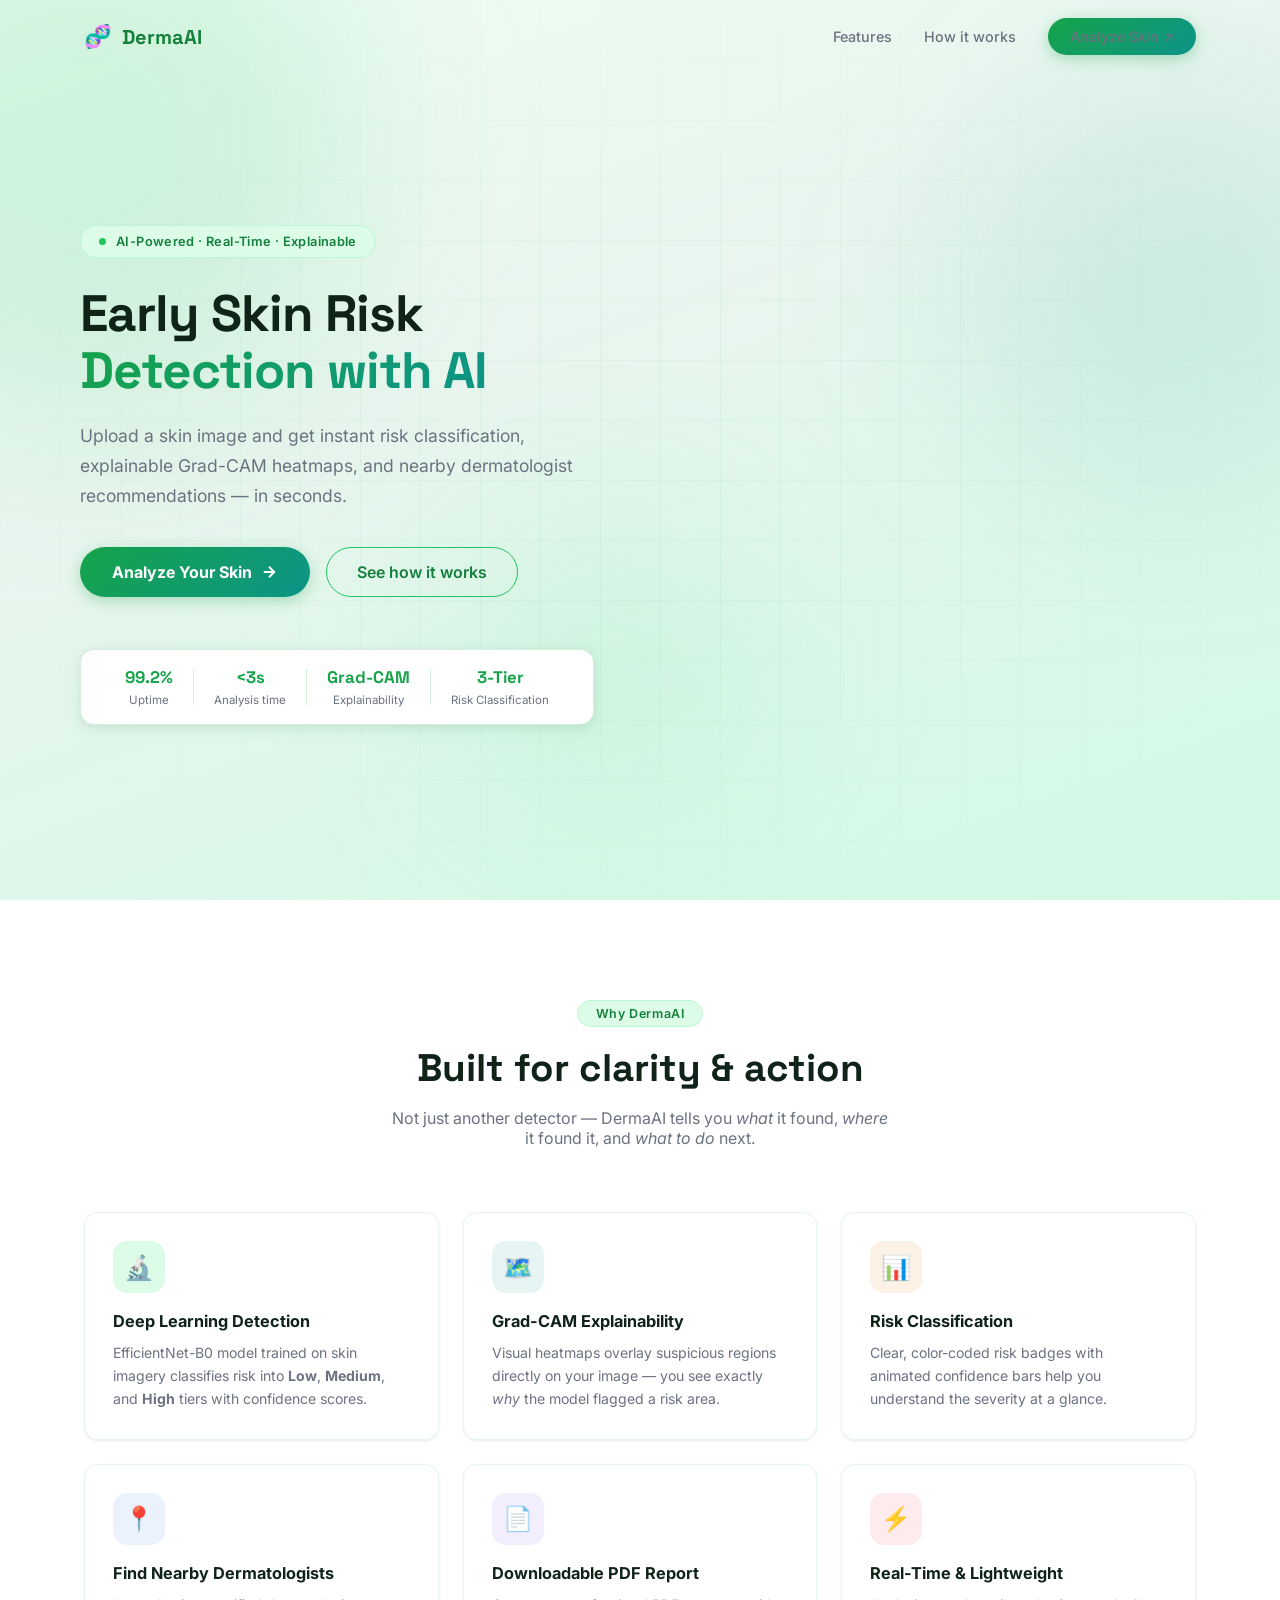
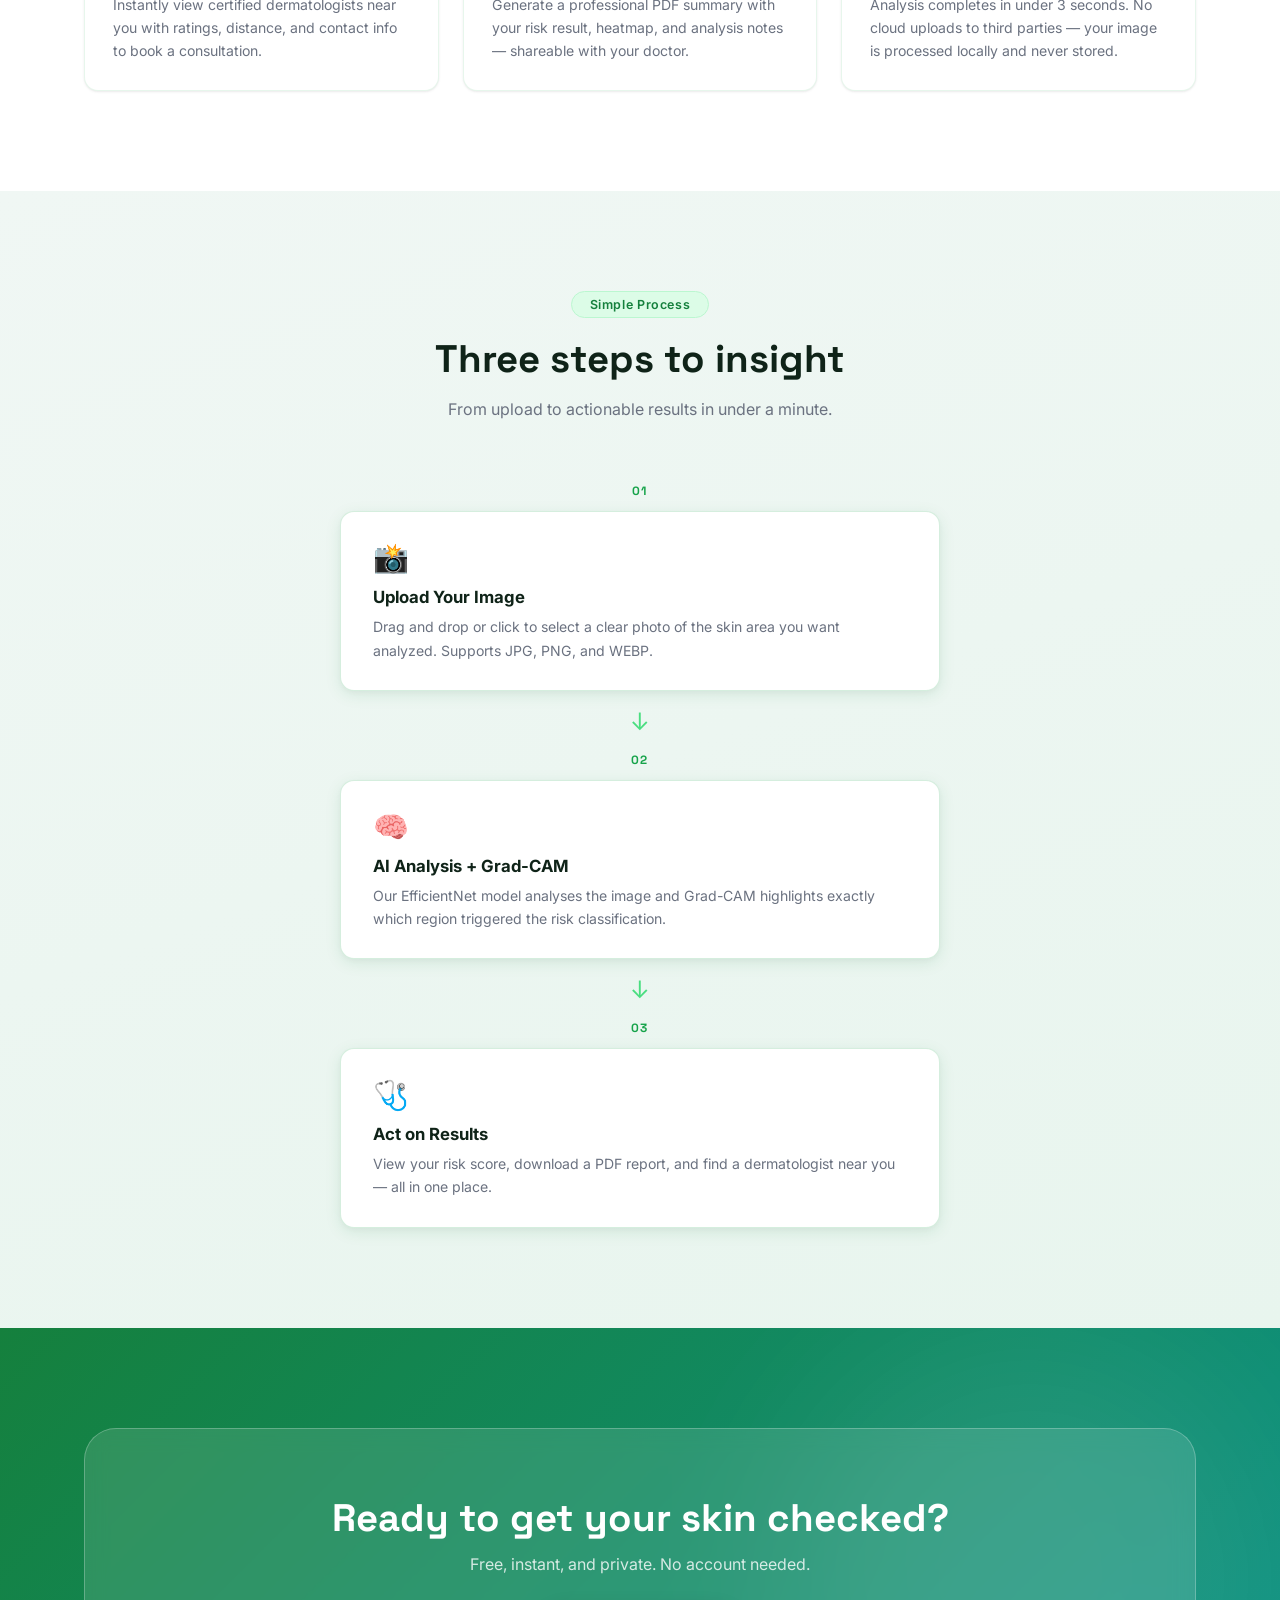
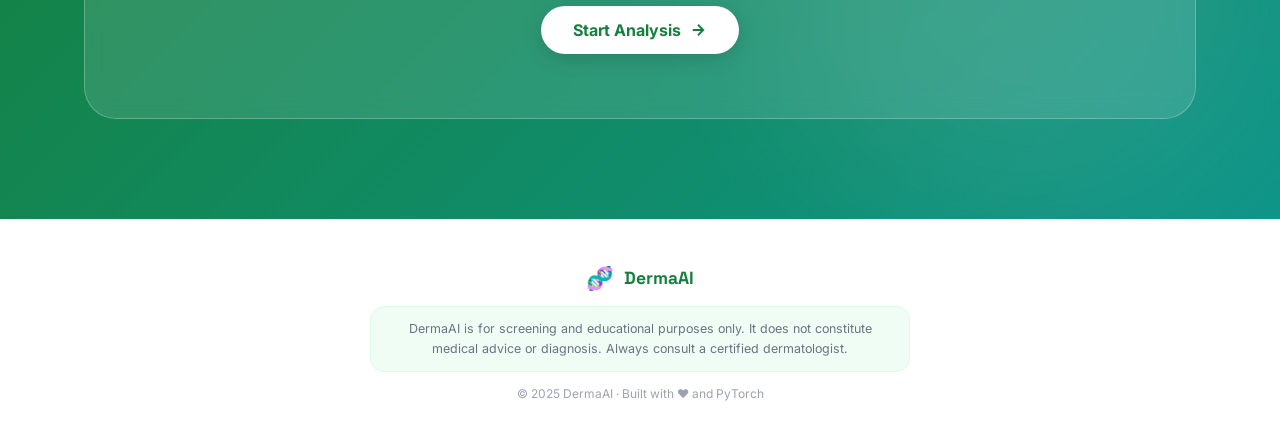
==== frontend/index.html @ f3e20fd5 "chore: Apply Spline performance and anti-hijacking skills" ====
<!DOCTYPE html>
<html lang="en">

<head>
  <meta charset="UTF-8" />
  <meta name="viewport" content="width=device-width, initial-scale=1.0" />
  <meta name="description"
    content="DermaAI — AI-powered skin risk detection with explainable Grad-CAM heatmaps. Upload a skin image and get instant risk assessment." />
  <title>DermaAI — AI Skin Risk Detection</title>
  <link rel="preconnect" href="https://fonts.googleapis.com" />
  <link
    href="https://fonts.googleapis.com/css2?family=Inter:wght@300;400;500;600;700;800;900&family=Space+Grotesk:wght@400;500;600;700&display=swap"
    rel="stylesheet" />
  <link rel="stylesheet" href="css/index.css" />
</head>

<body>

  <!-- ── NAV ─────────────────────────────────────────────────── -->
  <nav class="nav" id="nav">
    <div class="nav-inner">
      <a class="nav-logo" href="/">
        <span class="logo-icon">🧬</span>
        <span>DermaAI</span>
      </a>
      <div class="nav-links">
        <a href="#features">Features</a>
        <a href="#how-it-works">How it works</a>
        <a href="analyze.html" class="btn-primary nav-cta">Analyze Skin ↗</a>
      </div>
    </div>
  </nav>

  <!-- ── HERO ─────────────────────────────────────────────────── -->
  <section class="hero">
    <div class="hero-bg-grid"></div>
    <div class="orb orb-1"></div>
    <div class="orb orb-2"></div>
    <div class="orb orb-3"></div>

    <div class="hero-content">
      <div class="hero-badge">
        <span class="badge-dot"></span>
        AI-Powered · Real-Time · Explainable
      </div>

      <h1 class="hero-title">
        Early Skin Risk<br />
        <span class="gradient-text">Detection with AI</span>
      </h1>

      <p class="hero-sub">
        Upload a skin image and get instant risk classification,
        explainable Grad-CAM heatmaps, and nearby dermatologist
        recommendations — in seconds.
      </p>

      <div class="hero-actions">
        <a href="analyze.html" class="btn-primary btn-lg" id="hero-cta">
          <span>Analyze Your Skin</span>
          <svg width="18" height="18" viewBox="0 0 24 24" fill="none" stroke="currentColor" stroke-width="2.5">
            <path d="M5 12h14M12 5l7 7-7 7" />
          </svg>
        </a>
        <a href="#how-it-works" class="btn-ghost btn-lg">See how it works</a>
      </div>

      <div class="hero-stats">
        <div class="stat">
          <span class="stat-num">99.2%</span>
          <span class="stat-label">Uptime</span>
        </div>
        <div class="stat-divider"></div>
        <div class="stat">
          <span class="stat-num">&lt;3s</span>
          <span class="stat-label">Analysis time</span>
        </div>
        <div class="stat-divider"></div>
        <div class="stat">
          <span class="stat-num">Grad-CAM</span>
          <span class="stat-label">Explainability</span>
        </div>
        <div class="stat-divider"></div>
        <div class="stat">
          <span class="stat-num">3-Tier</span>
          <span class="stat-label">Risk Classification</span>
        </div>
      </div>
    </div>

    <!-- 3D Spline Scene -->
    <div class="hero-spline">
      <spline-viewer url="https://prod.spline.design/Fvy9rAFZJ0ObmGuN/scene.splinecode" background="transparent"
        logo="none" events-target="global">
      </spline-viewer>
    </div>
  </section>

  <!-- ── FEATURES ──────────────────────────────────────────────── -->
  <section class="features" id="features">
    <div class="container">
      <div class="section-header">
        <span class="section-tag">Why DermaAI</span>
        <h2>Built for clarity & action</h2>
        <p>Not just another detector — DermaAI tells you <em>what</em> it found, <em>where</em> it found it, and
          <em>what to do</em> next.
        </p>
      </div>

      <div class="features-grid">

        <div class="feature-card glass" data-delay="0">
          <div class="feature-icon-wrap green">
            <span>🔬</span>
          </div>
          <h3>Deep Learning Detection</h3>
          <p>EfficientNet-B0 model trained on skin imagery classifies risk into <strong>Low</strong>,
            <strong>Medium</strong>, and <strong>High</strong> tiers with confidence scores.
          </p>
        </div>

        <div class="feature-card glass" data-delay="100">
          <div class="feature-icon-wrap cyan">
            <span>🗺️</span>
          </div>
          <h3>Grad-CAM Explainability</h3>
          <p>Visual heatmaps overlay suspicious regions directly on your image — you see exactly <em>why</em> the model
            flagged a risk area.</p>
        </div>

        <div class="feature-card glass" data-delay="200">
          <div class="feature-icon-wrap amber">
            <span>📊</span>
          </div>
          <h3>Risk Classification</h3>
          <p>Clear, color-coded risk badges with animated confidence bars help you understand the severity at a glance.
          </p>
        </div>

        <div class="feature-card glass" data-delay="300">
          <div class="feature-icon-wrap blue">
            <span>📍</span>
          </div>
          <h3>Find Nearby Dermatologists</h3>
          <p>Instantly view certified dermatologists near you with ratings, distance, and contact info to book a
            consultation.</p>
        </div>

        <div class="feature-card glass" data-delay="400">
          <div class="feature-icon-wrap purple">
            <span>📄</span>
          </div>
          <h3>Downloadable PDF Report</h3>
          <p>Generate a professional PDF summary with your risk result, heatmap, and analysis notes — shareable with
            your doctor.</p>
        </div>

        <div class="feature-card glass" data-delay="500">
          <div class="feature-icon-wrap rose">
            <span>⚡</span>
          </div>
          <h3>Real-Time & Lightweight</h3>
          <p>Analysis completes in under 3 seconds. No cloud uploads to third parties — your image is processed locally
            and never stored.</p>
        </div>

      </div>
    </div>
  </section>

  <!-- ── HOW IT WORKS ──────────────────────────────────────────── -->
  <section class="how-it-works" id="how-it-works">
    <div class="container">
      <div class="section-header">
        <span class="section-tag">Simple Process</span>
        <h2>Three steps to insight</h2>
        <p>From upload to actionable results in under a minute.</p>
      </div>

      <div class="steps">

        <div class="step">
          <div class="step-num">01</div>
          <div class="step-content glass">
            <div class="step-icon">📸</div>
            <h3>Upload Your Image</h3>
            <p>Drag and drop or click to select a clear photo of the skin area you want analyzed. Supports JPG, PNG, and
              WEBP.</p>
          </div>
          <div class="step-arrow">↓</div>
        </div>

        <div class="step">
          <div class="step-num">02</div>
          <div class="step-content glass">
            <div class="step-icon">🧠</div>
            <h3>AI Analysis + Grad-CAM</h3>
            <p>Our EfficientNet model analyses the image and Grad-CAM highlights exactly which region triggered the risk
              classification.</p>
          </div>
          <div class="step-arrow">↓</div>
        </div>

        <div class="step">
          <div class="step-num">03</div>
          <div class="step-content glass">
            <div class="step-icon">🩺</div>
            <h3>Act on Results</h3>
            <p>View your risk score, download a PDF report, and find a dermatologist near you — all in one place.</p>
          </div>
        </div>

      </div>
    </div>
  </section>

  <!-- ── CTA BANNER ────────────────────────────────────────────── -->
  <section class="cta-banner">
    <div class="orb orb-4"></div>
    <div class="container">
      <div class="cta-glass glass">
        <h2>Ready to get your skin checked?</h2>
        <p>Free, instant, and private. No account needed.</p>
        <a href="analyze.html" class="btn-primary btn-lg">
          Start Analysis
          <svg width="18" height="18" viewBox="0 0 24 24" fill="none" stroke="currentColor" stroke-width="2.5">
            <path d="M5 12h14M12 5l7 7-7 7" />
          </svg>
        </a>
      </div>
    </div>
  </section>

  <!-- ── FOOTER ────────────────────────────────────────────────── -->
  <footer class="footer">
    <div class="container footer-inner">
      <div class="footer-brand">
        <span class="logo-icon">🧬</span>
        <span class="footer-name">DermaAI</span>
      </div>
      <p class="footer-disclaimer">
        DermaAI is for screening and educational purposes only.
        It does not constitute medical advice or diagnosis.
        Always consult a certified dermatologist.
      </p>
      <p class="footer-copy">© 2025 DermaAI · Built with ❤️ and PyTorch</p>
    </div>
  </footer>

  <script>
    // Navbar scroll effect
    const nav = document.getElementById('nav');
    window.addEventListener('scroll', () => {
      nav.classList.toggle('scrolled', window.scrollY > 40);
    });

    // Feature card entrance animation
    const cards = document.querySelectorAll('.feature-card, .step-content');
    const obs = new IntersectionObserver((entries) => {
      entries.forEach(e => {
        if (e.isIntersecting) {
          const delay = e.target.dataset.delay || 0;
          setTimeout(() => e.target.classList.add('visible'), Number(delay));
        }
      });
    }, { threshold: 0.15 });
    cards.forEach(c => obs.observe(c));

    // Spline Skill Integration - Performance & Dynamic Loading
    function shouldLoadSpline() {
      const isMobile = window.innerWidth < 768;
      const isLowEnd = navigator.hardwareConcurrency <= 2;

      const canvas = document.createElement('canvas');
      const gl = canvas.getContext('webgl2') || canvas.getContext('webgl');

      return !isMobile && !isLowEnd && !!gl;
    }

    if (shouldLoadSpline()) {
      // 1. Load the script dynamically to avoid blocking rendering
      const script = document.createElement('script');
      script.type = 'module';
      script.src = 'https://unpkg.com/@splinetool/viewer/build/spline-viewer.js';
      document.head.appendChild(script);

      // 2. Timeout Fallback (Hide if 8 seconds pass without shadowRoot mounting)
      setTimeout(() => {
        const viewer = document.querySelector('spline-viewer');
        if (!viewer || !viewer.shadowRoot) {
          document.querySelector('.hero-spline').style.display = 'none';
          console.warn('Spline failed to load in time, showing fallback.');
        }
      }, 8000);
    } else {
      // Hide completely on low end / mobile to save battery & stop lag
      document.querySelector('.hero-spline').style.display = 'none';
      console.log('Skipped loading Spline for performance optimization (Mobile/Low-End).');
    }
  </script>
</body>

</html>
---- frontend/css/index.css ----
/* ═══════════════════════════════════════════════════════════
   DermaAI — Landing Page CSS
   Healthcare · Green & White · Premium Medical Feel
═══════════════════════════════════════════════════════════ */

*,
*::before,
*::after {
  box-sizing: border-box;
  margin: 0;
  padding: 0;
}

:root {
  /* Core Healthcare Palette */
  --bg: #f0f7f4;
  --bg2: #e8f5ee;
  --white: #ffffff;
  --surface: rgba(255, 255, 255, 0.85);
  --surface-solid: #ffffff;

  /* Greens */
  --green-900: #14532d;
  --green-700: #15803d;
  --green-600: #16a34a;
  --green-500: #22c55e;
  --green-400: #4ade80;
  --green-200: #bbf7d0;
  --green-100: #dcfce7;
  --green-50: #f0fdf4;
  --teal: #0d9488;
  --teal-light: #99f6e4;

  /* Accents */
  --amber: #d97706;
  --red: #dc2626;
  --red-light: #fee2e2;

  /* Text */
  --text: #0f2318;
  --text-mid: #2d6a4f;
  --text-dim: #6b7280;
  --text-muted: #9ca3af;

  /* Borders */
  --border: rgba(22, 163, 74, 0.18);
  --border-soft: rgba(22, 163, 74, 0.10);

  /* Shadows */
  --shadow-sm: 0 1px 3px rgba(0, 0, 0, 0.06), 0 1px 2px rgba(0, 0, 0, 0.04);
  --shadow-md: 0 4px 16px rgba(21, 128, 61, 0.10), 0 2px 6px rgba(0, 0, 0, 0.04);
  --shadow-lg: 0 10px 40px rgba(21, 128, 61, 0.14), 0 4px 12px rgba(0, 0, 0, 0.06);
  --shadow-glow: 0 0 40px rgba(34, 197, 94, 0.18);

  --radius: 14px;
  --radius-lg: 22px;
  --radius-xl: 32px;
}

html {
  scroll-behavior: smooth;
}

body {
  font-family: 'Inter', sans-serif;
  background: var(--bg);
  color: var(--text);
  min-height: 100vh;
  overflow-x: hidden !important;
  overflow-y: auto !important;
  /* Prevents Spline scroll hijacking */
}

/* ── Utilities ─────────────────────────────────────────── */
.glass {
  background: var(--surface);
  border: 1px solid var(--border);
  backdrop-filter: blur(16px);
  -webkit-backdrop-filter: blur(16px);
}

.container {
  max-width: 1160px;
  margin: 0 auto;
  padding: 0 24px;
}

.gradient-text {
  background: linear-gradient(135deg, var(--green-600) 0%, var(--teal) 100%);
  -webkit-background-clip: text;
  -webkit-text-fill-color: transparent;
  background-clip: text;
}

/* ── Background Orbs ────────────────────────────────────── */
.orb {
  position: absolute;
  border-radius: 50%;
  filter: blur(90px);
  pointer-events: none;
  z-index: 0;
}

.orb-1 {
  width: 560px;
  height: 560px;
  background: rgba(34, 197, 94, 0.14);
  top: -140px;
  left: -200px;
}

.orb-2 {
  width: 420px;
  height: 420px;
  background: rgba(13, 148, 136, 0.10);
  top: 80px;
  right: -100px;
}

.orb-3 {
  width: 320px;
  height: 320px;
  background: rgba(74, 222, 128, 0.10);
  bottom: 60px;
  left: 35%;
}

.orb-4 {
  width: 500px;
  height: 500px;
  background: rgba(34, 197, 94, 0.10);
  top: 0;
  right: 0;
}

/* ── NAV ───────────────────────────────────────────────── */
.nav {
  position: fixed;
  top: 0;
  left: 0;
  right: 0;
  z-index: 100;
  padding: 18px 0;
  transition: all 0.3s ease;
}

.nav.scrolled {
  background: rgba(255, 255, 255, 0.95);
  border-bottom: 1px solid var(--border);
  backdrop-filter: blur(20px);
  box-shadow: var(--shadow-sm);
  padding: 14px 0;
}

.nav-inner {
  max-width: 1160px;
  margin: 0 auto;
  padding: 0 24px;
  display: flex;
  align-items: center;
  justify-content: space-between;
}

.nav-logo {
  display: flex;
  align-items: center;
  gap: 10px;
  text-decoration: none;
  font-family: 'Space Grotesk', sans-serif;
  font-weight: 700;
  font-size: 1.25rem;
  color: var(--green-700);
}

.logo-icon {
  font-size: 1.4rem;
}

.nav-links {
  display: flex;
  align-items: center;
  gap: 32px;
}

.nav-links a {
  color: var(--text-dim);
  text-decoration: none;
  font-size: 0.9rem;
  font-weight: 500;
  transition: color 0.2s;
}

.nav-links a:hover {
  color: var(--green-600);
}

/* ── Buttons ───────────────────────────────────────────── */
.btn-primary {
  display: inline-flex;
  align-items: center;
  gap: 8px;
  background: linear-gradient(135deg, var(--green-600) 0%, var(--teal) 100%);
  color: #ffffff;
  font-weight: 700;
  font-size: 0.9rem;
  border-radius: 50px;
  text-decoration: none;
  transition: transform 0.2s, box-shadow 0.2s;
  border: none;
  cursor: pointer;
  padding: 11px 22px;
  box-shadow: 0 4px 14px rgba(22, 163, 74, 0.30);
}

.btn-primary:hover {
  transform: translateY(-2px);
  box-shadow: 0 8px 28px rgba(22, 163, 74, 0.40);
}

.btn-lg {
  padding: 14px 32px;
  font-size: 1rem;
}

.btn-ghost {
  display: inline-flex;
  align-items: center;
  gap: 8px;
  color: var(--green-700);
  font-weight: 600;
  font-size: 1rem;
  background: transparent;
  border: 1.5px solid var(--green-500);
  border-radius: 50px;
  text-decoration: none;
  padding: 14px 30px;
  transition: all 0.2s;
}

.btn-ghost:hover {
  background: var(--green-50);
  border-color: var(--green-600);
  color: var(--green-700);
}

.nav-cta {
  padding: 10px 22px;
  font-size: 0.88rem;
}

/* ── HERO ──────────────────────────────────────────────── */
.hero {
  position: relative;
  min-height: 100vh;
  display: grid;
  grid-template-columns: 1fr 1fr;
  align-items: center;
  gap: 40px;
  padding: 130px 80px 80px;
  overflow: hidden;
  background: linear-gradient(160deg, #f0fdf4 0%, #e8f5ee 40%, #d1fae5 100%);
}

.hero-bg-grid {
  position: absolute;
  inset: 0;
  z-index: 0;
  background-image:
    linear-gradient(rgba(22, 163, 74, 0.05) 1px, transparent 1px),
    linear-gradient(90deg, rgba(22, 163, 74, 0.05) 1px, transparent 1px);
  background-size: 60px 60px;
  mask-image: radial-gradient(ellipse at center, black 30%, transparent 80%);
}

.hero-content {
  position: relative;
  z-index: 2;
}

.hero-badge {
  display: inline-flex;
  align-items: center;
  gap: 10px;
  background: var(--green-100);
  border: 1px solid var(--green-200);
  border-radius: 50px;
  padding: 8px 18px;
  font-size: 0.8rem;
  font-weight: 600;
  color: var(--green-700);
  margin-bottom: 28px;
  letter-spacing: 0.03em;
}

.badge-dot {
  width: 7px;
  height: 7px;
  border-radius: 50%;
  background: var(--green-500);
  animation: pulse-dot 2s infinite;
}

@keyframes pulse-dot {

  0%,
  100% {
    opacity: 1;
    transform: scale(1);
  }

  50% {
    opacity: 0.4;
    transform: scale(0.7);
  }
}

.hero-title {
  font-family: 'Space Grotesk', sans-serif;
  font-size: clamp(2.6rem, 4vw, 4rem);
  font-weight: 800;
  line-height: 1.1;
  letter-spacing: -0.02em;
  margin-bottom: 22px;
  color: var(--text);
}

.hero-sub {
  font-size: 1.1rem;
  color: var(--text-dim);
  line-height: 1.7;
  max-width: 500px;
  margin-bottom: 36px;
}

.hero-actions {
  display: flex;
  gap: 16px;
  flex-wrap: wrap;
  margin-bottom: 52px;
}

.hero-stats {
  display: flex;
  align-items: center;
  gap: 0;
  background: var(--white);
  border: 1px solid var(--border);
  border-radius: var(--radius);
  padding: 16px 24px;
  width: fit-content;
  box-shadow: var(--shadow-md);
}

.stat {
  text-align: center;
  padding: 0 20px;
}

.stat-num {
  display: block;
  font-family: 'Space Grotesk', sans-serif;
  font-weight: 700;
  font-size: 1.05rem;
  color: var(--green-600);
}

.stat-label {
  font-size: 0.72rem;
  color: var(--text-dim);
}

.stat-divider {
  width: 1px;
  height: 36px;
  background: var(--border);
}

/* ── Hero Spline ────────────────────────────────────────── */
.hero-spline {
  position: relative;
  z-index: 2;
  width: 100%;
  height: 640px;
  /* Use clip-path to crop ONLY the bottom edge to hide the watermark 
     while allowing the giant left arm to bleed out of the box */
  clip-path: inset(-100% -100% 0 -100%);
}

.hero-spline spline-viewer {
  position: absolute;
  top: 0;
  right: 0;
  width: 100%;
  /* Make height taller than container so the bottom right watermark is clipped off */
  height: calc(100% + 90px);

  /* Make the image significantly bigger and shift it to the right */
  transform: scale(1.45) translate(18%, 2%);
  transform-origin: center right;

  /* Fallback CSS hiding */
  --spline-viewer-logo-display: none;
}

/* Primary way to hide the Spline logo shadow DOM part on free plan */
spline-viewer::part(logo) {
  display: none !important;
  opacity: 0 !important;
  pointer-events: none !important;
}

/* ── Features ───────────────────────────────────────────── */
.features {
  padding: 100px 0;
  position: relative;
  background: var(--white);
}

.section-header {
  text-align: center;
  margin-bottom: 64px;
}

.section-tag {
  display: inline-block;
  background: var(--green-100);
  border: 1px solid var(--green-200);
  color: var(--green-700);
  border-radius: 50px;
  padding: 5px 18px;
  font-size: 0.78rem;
  font-weight: 600;
  letter-spacing: 0.05em;
  margin-bottom: 16px;
}

.section-header h2 {
  font-family: 'Space Grotesk', sans-serif;
  font-size: clamp(1.8rem, 3vw, 2.6rem);
  font-weight: 700;
  margin-bottom: 16px;
  color: var(--text);
}

.section-header p {
  color: var(--text-dim);
  font-size: 1rem;
  max-width: 500px;
  margin: 0 auto;
}

.features-grid {
  display: grid;
  grid-template-columns: repeat(3, 1fr);
  gap: 24px;
}

.feature-card {
  background: var(--white);
  border: 1px solid var(--border-soft);
  border-radius: var(--radius);
  padding: 28px;
  opacity: 0;
  transform: translateY(24px);
  transition: opacity 0.5s ease, transform 0.5s ease, box-shadow 0.3s, border-color 0.3s;
  box-shadow: var(--shadow-sm);
}

.feature-card.visible {
  opacity: 1;
  transform: translateY(0);
}

.feature-card:hover {
  transform: translateY(-6px);
  box-shadow: var(--shadow-lg);
  border-color: var(--green-200);
}

.feature-icon-wrap {
  width: 52px;
  height: 52px;
  border-radius: 14px;
  display: flex;
  align-items: center;
  justify-content: center;
  font-size: 1.5rem;
  margin-bottom: 18px;
}

.feature-icon-wrap.green {
  background: var(--green-100);
}

.feature-icon-wrap.cyan {
  background: rgba(13, 148, 136, 0.10);
}

.feature-icon-wrap.amber {
  background: rgba(217, 119, 6, 0.10);
}

.feature-icon-wrap.blue {
  background: rgba(59, 130, 246, 0.10);
}

.feature-icon-wrap.purple {
  background: rgba(139, 92, 246, 0.10);
}

.feature-icon-wrap.rose {
  background: rgba(244, 63, 94, 0.10);
}

.feature-card h3 {
  font-size: 1.02rem;
  font-weight: 700;
  margin-bottom: 10px;
  color: var(--text);
}

.feature-card p {
  font-size: 0.88rem;
  color: var(--text-dim);
  line-height: 1.65;
}

/* ── How it works ───────────────────────────────────────── */
.how-it-works {
  padding: 100px 0;
  background: linear-gradient(160deg, var(--bg) 0%, var(--bg2) 100%);
}

.steps {
  display: flex;
  flex-direction: column;
  align-items: center;
  gap: 0;
  max-width: 600px;
  margin: 0 auto;
}

.step {
  display: flex;
  flex-direction: column;
  align-items: center;
  gap: 0;
  width: 100%;
}

.step-num {
  font-family: 'Space Grotesk', sans-serif;
  font-size: 0.75rem;
  font-weight: 700;
  color: var(--green-600);
  letter-spacing: 0.1em;
  margin-bottom: 12px;
}

.step-content {
  background: var(--white);
  border: 1px solid var(--border);
  border-radius: var(--radius);
  padding: 28px 32px;
  width: 100%;
  display: flex;
  flex-direction: column;
  opacity: 0;
  transform: translateY(20px);
  transition: opacity 0.5s, transform 0.5s;
  box-shadow: var(--shadow-md);
}

.step-content.visible {
  opacity: 1;
  transform: none;
}

.step-icon {
  font-size: 1.8rem;
  margin-bottom: 12px;
}

.step-content h3 {
  font-size: 1.05rem;
  font-weight: 700;
  margin-bottom: 8px;
  color: var(--text);
}

.step-content p {
  font-size: 0.88rem;
  color: var(--text-dim);
  line-height: 1.65;
}

.step-arrow {
  font-size: 1.5rem;
  color: var(--green-400);
  padding: 16px 0;
  animation: bounce-arrow 1.5s ease-in-out infinite;
}

@keyframes bounce-arrow {

  0%,
  100% {
    transform: translateY(0);
  }

  50% {
    transform: translateY(5px);
  }
}

/* ── CTA Banner ─────────────────────────────────────────── */
.cta-banner {
  padding: 100px 0;
  position: relative;
  overflow: hidden;
  background: linear-gradient(135deg, var(--green-700) 0%, var(--teal) 100%);
}

.cta-banner .orb-4 {
  background: rgba(255, 255, 255, 0.08);
}

.cta-glass {
  border-radius: var(--radius-xl);
  padding: 64px 40px;
  text-align: center;
  background: rgba(255, 255, 255, 0.12);
  border: 1px solid rgba(255, 255, 255, 0.25);
  backdrop-filter: blur(10px);
}

.cta-glass h2 {
  font-family: 'Space Grotesk', sans-serif;
  font-size: clamp(1.8rem, 3vw, 2.4rem);
  font-weight: 700;
  margin-bottom: 12px;
  color: #ffffff;
}

.cta-glass p {
  color: rgba(255, 255, 255, 0.8);
  margin-bottom: 32px;
}

.cta-banner .btn-primary {
  background: #ffffff;
  color: var(--green-700);
  box-shadow: 0 4px 20px rgba(0, 0, 0, 0.15);
}

.cta-banner .btn-primary:hover {
  box-shadow: 0 8px 32px rgba(0, 0, 0, 0.20);
}

/* ── Footer ─────────────────────────────────────────────── */
.footer {
  border-top: 1px solid var(--border-soft);
  padding: 44px 0;
  background: var(--white);
}

.footer-inner {
  display: flex;
  flex-direction: column;
  align-items: center;
  gap: 14px;
}

.footer-brand {
  display: flex;
  align-items: center;
  gap: 10px;
  font-weight: 700;
  font-size: 1.1rem;
  color: var(--green-700);
}

.footer-name {
  font-family: 'Space Grotesk', sans-serif;
}

.footer-disclaimer {
  font-size: 0.78rem;
  color: var(--text-dim);
  max-width: 540px;
  text-align: center;
  line-height: 1.6;
  background: var(--green-50);
  border: 1px solid var(--green-100);
  border-radius: var(--radius);
  padding: 12px 20px;
}

.footer-copy {
  font-size: 0.75rem;
  color: var(--text-muted);
}

/* ── Responsive ─────────────────────────────────────────── */
@media (max-width: 900px) {
  .hero {
    grid-template-columns: 1fr;
    padding: 110px 32px 60px;
    text-align: center;
  }

  .hero-actions {
    justify-content: center;
  }

  .hero-stats {
    margin: 0 auto;
  }

  .hero-spline {
    display: none;
  }

  .features-grid {
    grid-template-columns: 1fr 1fr;
  }
}

@media (max-width: 600px) {
  .features-grid {
    grid-template-columns: 1fr;
  }

  .hero {
    padding: 100px 20px 50px;
  }

  .cta-glass {
    padding: 40px 20px;
  }
}
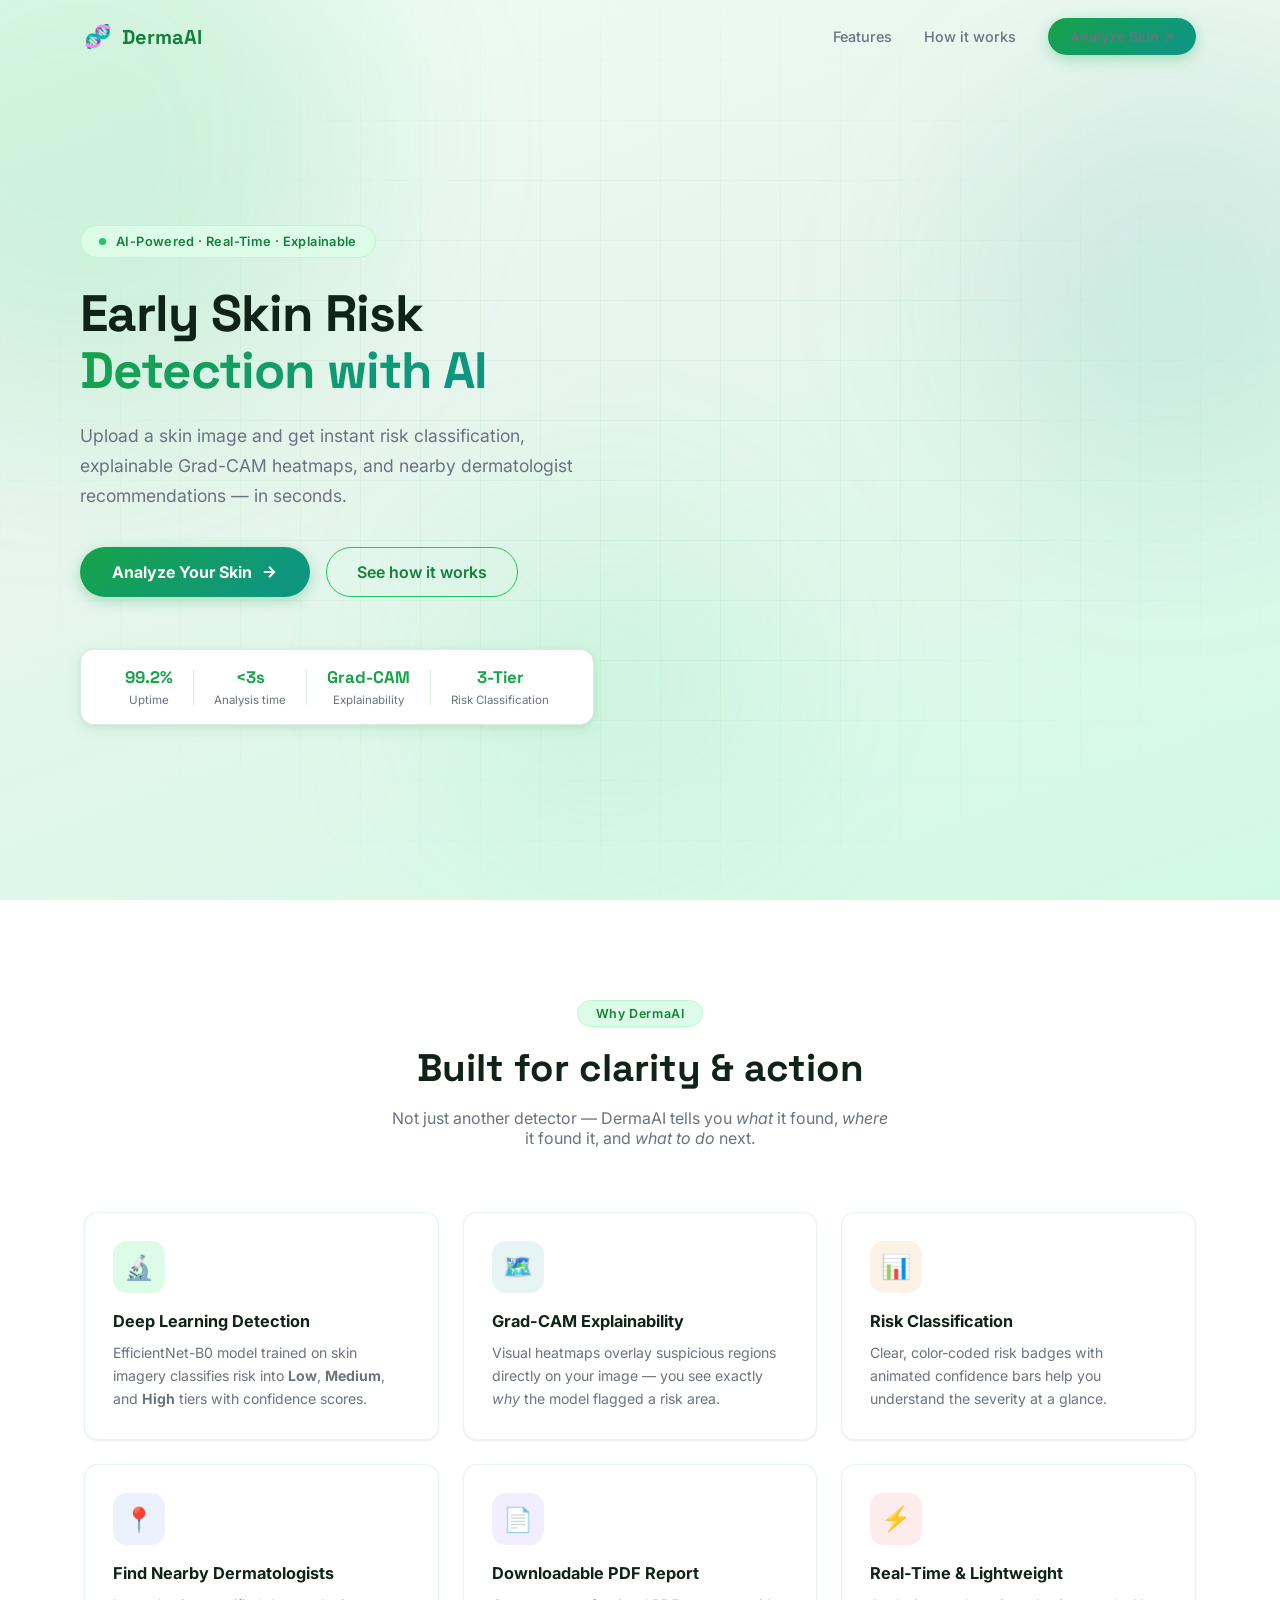
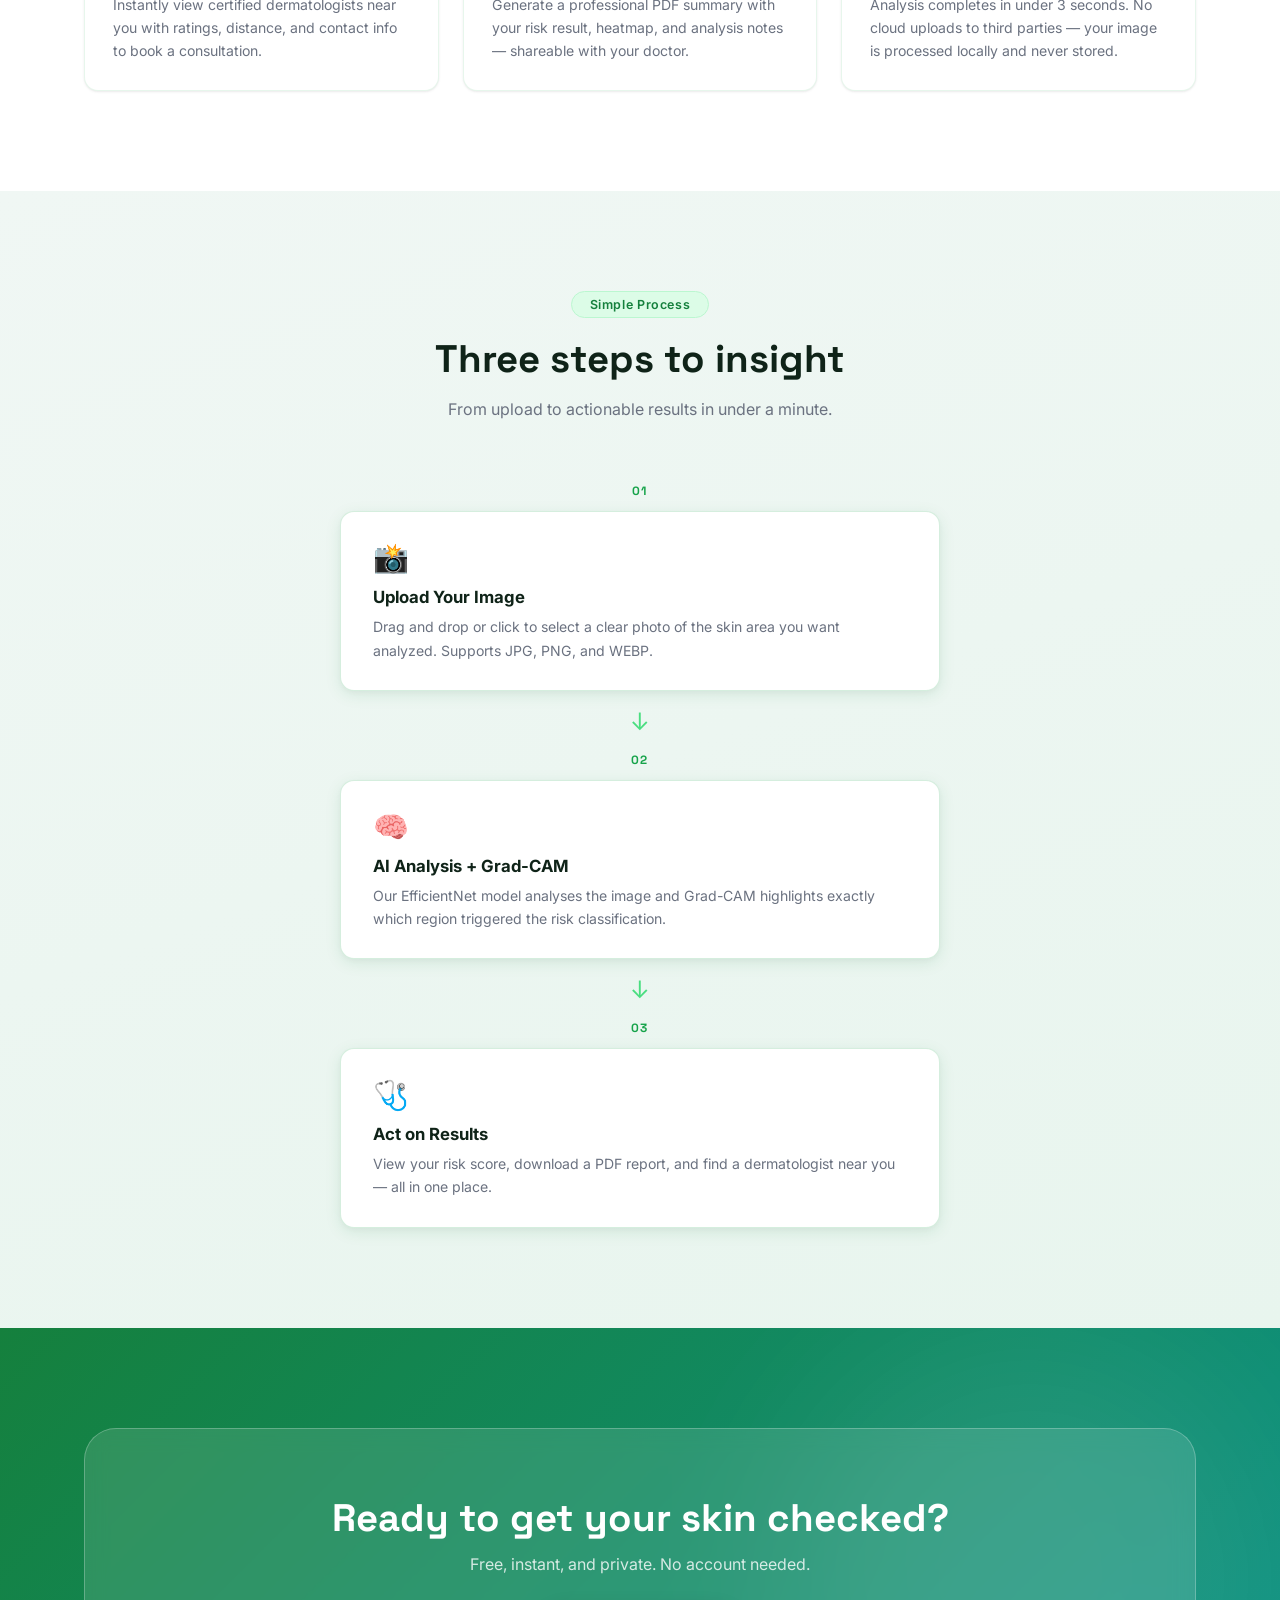
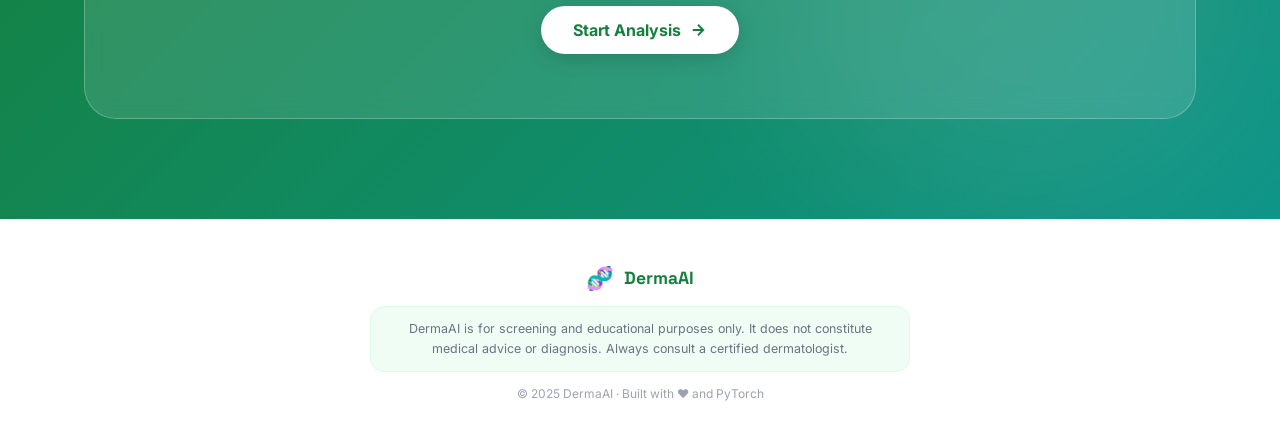
==== commit 415c7e75: "Cache-bust Spline robot to force color updates on Vercel" ====
--- a/frontend/index.html
+++ b/frontend/index.html
@@ -90,7 +90,7 @@
 
     <!-- 3D Spline Scene -->
     <div class="hero-spline">
-      <spline-viewer url="https://prod.spline.design/Fvy9rAFZJ0ObmGuN/scene.splinecode" background="transparent"
+      <spline-viewer url="https://prod.spline.design/Fvy9rAFZJ0ObmGuN/scene.splinecode?v=2" background="transparent"
         logo="none" events-target="global">
       </spline-viewer>
     </div>
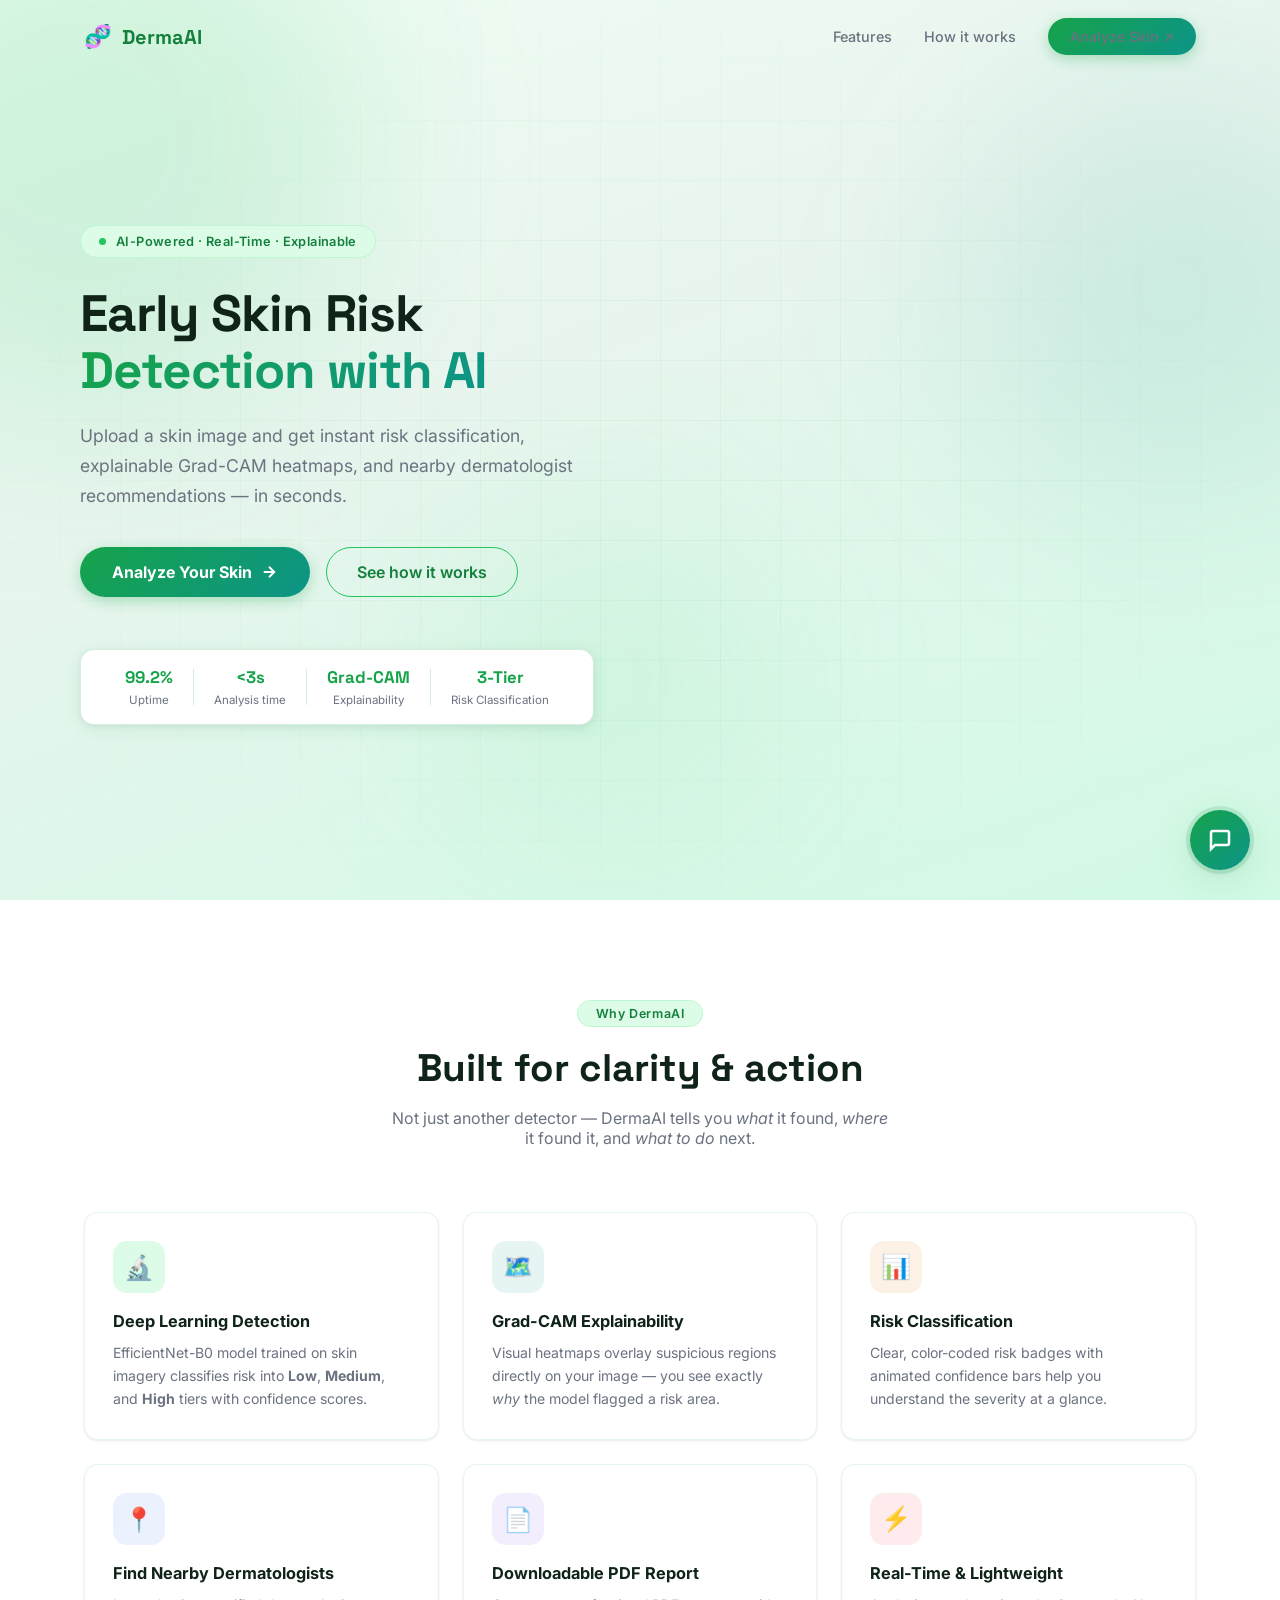
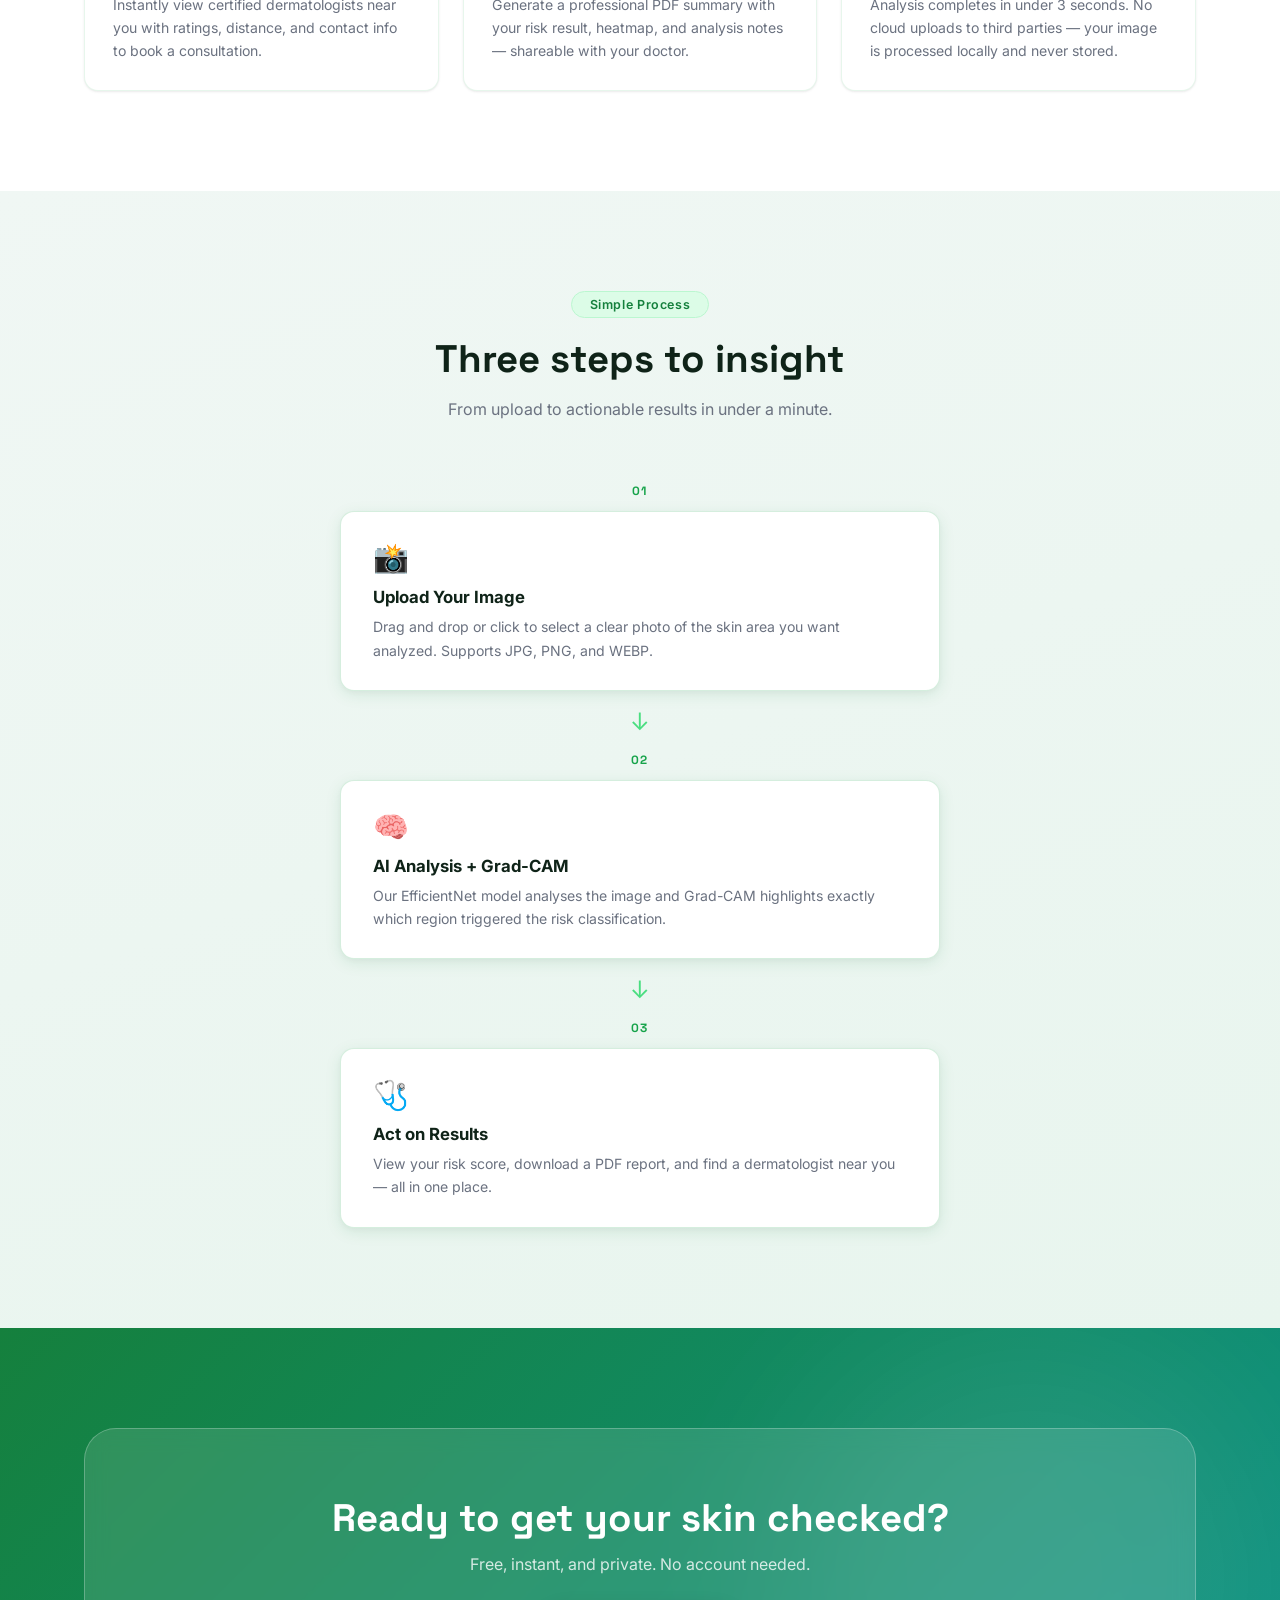
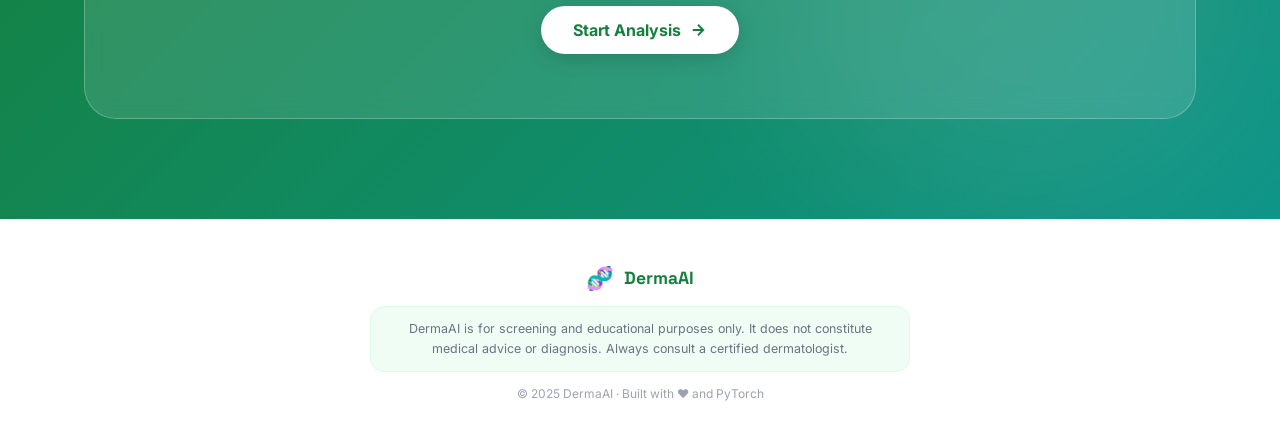
==== commit b7ea7cd0: "feat: setup Render deployment and Chatbot fallback APIs" ====
--- a/frontend/index.html
+++ b/frontend/index.html
@@ -90,7 +90,7 @@
 
     <!-- 3D Spline Scene -->
     <div class="hero-spline">
-      <spline-viewer url="https://prod.spline.design/Fvy9rAFZJ0ObmGuN/scene.splinecode?v=2" background="transparent"
+      <spline-viewer url="https://prod.spline.design/Fvy9rAFZJ0ObmGuN/scene.splinecode?v=3" background="transparent"
         logo="none" events-target="global">
       </spline-viewer>
     </div>
@@ -247,6 +247,39 @@
     </div>
   </footer>
 
+  <!-- ── CHATBOT WIDGET ────────────────────────────────────────── -->
+  <div class="chat-widget" id="chat-widget">
+    <button class="chat-toggle glass" id="chat-toggle" aria-label="Toggle Chat">
+      <svg width="24" height="24" viewBox="0 0 24 24" fill="none" stroke="currentColor" stroke-width="2.5">
+        <path d="M21 15a2 2 0 0 1-2 2H7l-4 4V5a2 2 0 0 1 2-2h14a2 2 0 0 1 2 2z"></path>
+      </svg>
+    </button>
+    <div class="chat-window shadow-lg glass" id="chat-window">
+      <div class="chat-header">
+        <div class="chat-header-title">
+          <span class="logo-icon">🧬</span>
+          DermaAI Assistant
+        </div>
+        <button class="chat-close" id="chat-close">&times;</button>
+      </div>
+      <div class="chat-body" id="chat-body">
+        <div class="chat-message bot">
+          <div class="msg-bubble">Hi! I'm your AI skin assistant. How can I help you today?</div>
+        </div>
+      </div>
+      <div class="chat-input-area">
+        <input type="text" id="chat-input" placeholder="Type your message..." autocomplete="off" />
+        <button id="chat-send" aria-label="Send">
+          <svg width="20" height="20" viewBox="0 0 24 24" fill="none" stroke="currentColor" stroke-width="2">
+            <line x1="22" y1="2" x2="11" y2="13"></line>
+            <polygon points="22 2 15 22 11 13 2 9 22 2"></polygon>
+          </svg>
+        </button>
+      </div>
+    </div>
+  </div>
+
+  <script src="js/chat.js"></script>
   <script>
     // Navbar scroll effect
     const nav = document.getElementById('nav');
--- a/frontend/css/index.css
+++ b/frontend/css/index.css
@@ -738,4 +738,218 @@
   .cta-glass {
     padding: 40px 20px;
   }
+}
+
+/* ── Chatbot Widget ─────────────────────────────────────── */
+.chat-widget {
+  position: fixed;
+  bottom: 30px;
+  right: 30px;
+  z-index: 999;
+}
+
+.chat-toggle {
+  width: 60px;
+  height: 60px;
+  border-radius: 50%;
+  background: linear-gradient(135deg, var(--green-600) 0%, var(--teal) 100%);
+  color: white;
+  border: none;
+  cursor: pointer;
+  box-shadow: var(--shadow-lg), 0 0 0 4px rgba(22, 163, 74, 0.15);
+  display: flex;
+  align-items: center;
+  justify-content: center;
+  transition: transform 0.3s cubic-bezier(0.175, 0.885, 0.32, 1.275);
+}
+
+.chat-toggle:hover {
+  transform: scale(1.1);
+}
+
+.chat-window {
+  position: absolute;
+  bottom: 80px;
+  right: 0;
+  width: 360px;
+  height: 500px;
+  background: rgba(255, 255, 255, 0.95);
+  border-radius: var(--radius-lg);
+  display: flex;
+  flex-direction: column;
+  overflow: hidden;
+  opacity: 0;
+  pointer-events: none;
+  transform: translateY(20px) scale(0.95);
+  transform-origin: bottom right;
+  transition: all 0.3s cubic-bezier(0.175, 0.885, 0.32, 1.275);
+  box-shadow: var(--shadow-lg);
+  border: 1px solid var(--border);
+}
+
+.chat-window.open {
+  opacity: 1;
+  pointer-events: auto;
+  transform: translateY(0) scale(1);
+}
+
+.chat-header {
+  background: linear-gradient(135deg, var(--green-600) 0%, var(--teal) 100%);
+  color: white;
+  padding: 16px 20px;
+  display: flex;
+  align-items: center;
+  justify-content: space-between;
+}
+
+.chat-header-title {
+  font-weight: 700;
+  font-size: 1.05rem;
+  display: flex;
+  align-items: center;
+  gap: 8px;
+}
+
+.chat-close {
+  background: transparent;
+  color: white;
+  border: none;
+  font-size: 1.5rem;
+  cursor: pointer;
+  opacity: 0.8;
+  transition: opacity 0.2s;
+}
+
+.chat-close:hover {
+  opacity: 1;
+}
+
+.chat-body {
+  flex: 1;
+  padding: 20px;
+  overflow-y: auto;
+  display: flex;
+  flex-direction: column;
+  gap: 12px;
+  background: var(--bg);
+}
+
+.chat-message {
+  display: flex;
+  flex-direction: column;
+  max-width: 85%;
+  animation: fade-in-up 0.3s ease forwards;
+}
+
+.chat-message.bot {
+  align-self: flex-start;
+}
+
+.chat-message.user {
+  align-self: flex-end;
+}
+
+.msg-bubble {
+  padding: 12px 16px;
+  border-radius: 18px;
+  font-size: 0.9rem;
+  line-height: 1.5;
+  color: var(--text);
+  box-shadow: var(--shadow-sm);
+}
+
+.chat-message.bot .msg-bubble {
+  background: white;
+  border-bottom-left-radius: 4px;
+  border: 1px solid var(--border-soft);
+}
+
+.chat-message.user .msg-bubble {
+  background: var(--green-100);
+  border-bottom-right-radius: 4px;
+  border: 1px solid var(--green-200);
+  color: var(--green-900);
+}
+
+.msg-tag {
+  font-size: 0.65rem;
+  color: var(--text-muted);
+  margin-top: 4px;
+  margin-left: 12px;
+}
+
+.chat-input-area {
+  padding: 16px;
+  background: white;
+  border-top: 1px solid var(--border-soft);
+  display: flex;
+  gap: 12px;
+  align-items: center;
+}
+
+.chat-input-area input {
+  flex: 1;
+  padding: 12px 16px;
+  border-radius: 50px;
+  border: 1px solid var(--border);
+  background: var(--bg);
+  outline: none;
+  font-family: inherit;
+  font-size: 0.9rem;
+  transition: border-color 0.2s;
+}
+
+.chat-input-area input:focus {
+  border-color: var(--green-500);
+  box-shadow: 0 0 0 3px rgba(34, 197, 94, 0.1);
+}
+
+.chat-input-area button {
+  width: 44px;
+  height: 44px;
+  border-radius: 50%;
+  border: none;
+  background: var(--green-600);
+  color: white;
+  cursor: pointer;
+  display: flex;
+  align-items: center;
+  justify-content: center;
+  transition: transform 0.2s, background 0.2s;
+}
+
+.chat-input-area button:hover {
+  background: var(--green-700);
+  transform: scale(1.05);
+}
+
+.loading .dot {
+  display: inline-block;
+  width: 6px;
+  height: 6px;
+  border-radius: 50%;
+  background-color: var(--text-muted);
+  margin: 0 2px;
+  animation: bounce 1.4s infinite ease-in-out both;
+}
+
+.loading .dot:nth-child(1) { animation-delay: -0.32s; }
+.loading .dot:nth-child(2) { animation-delay: -0.16s; }
+
+@keyframes bounce {
+  0%, 80%, 100% { transform: scale(0); }
+  40% { transform: scale(1); }
+}
+
+@keyframes fade-in-up {
+  from { opacity: 0; transform: translateY(10px); }
+  to { opacity: 1; transform: translateY(0); }
+}
+
+@media (max-width: 600px) {
+  .chat-window {
+    width: calc(100vw - 40px);
+    right: -10px;
+    bottom: 70px;
+  }
 }
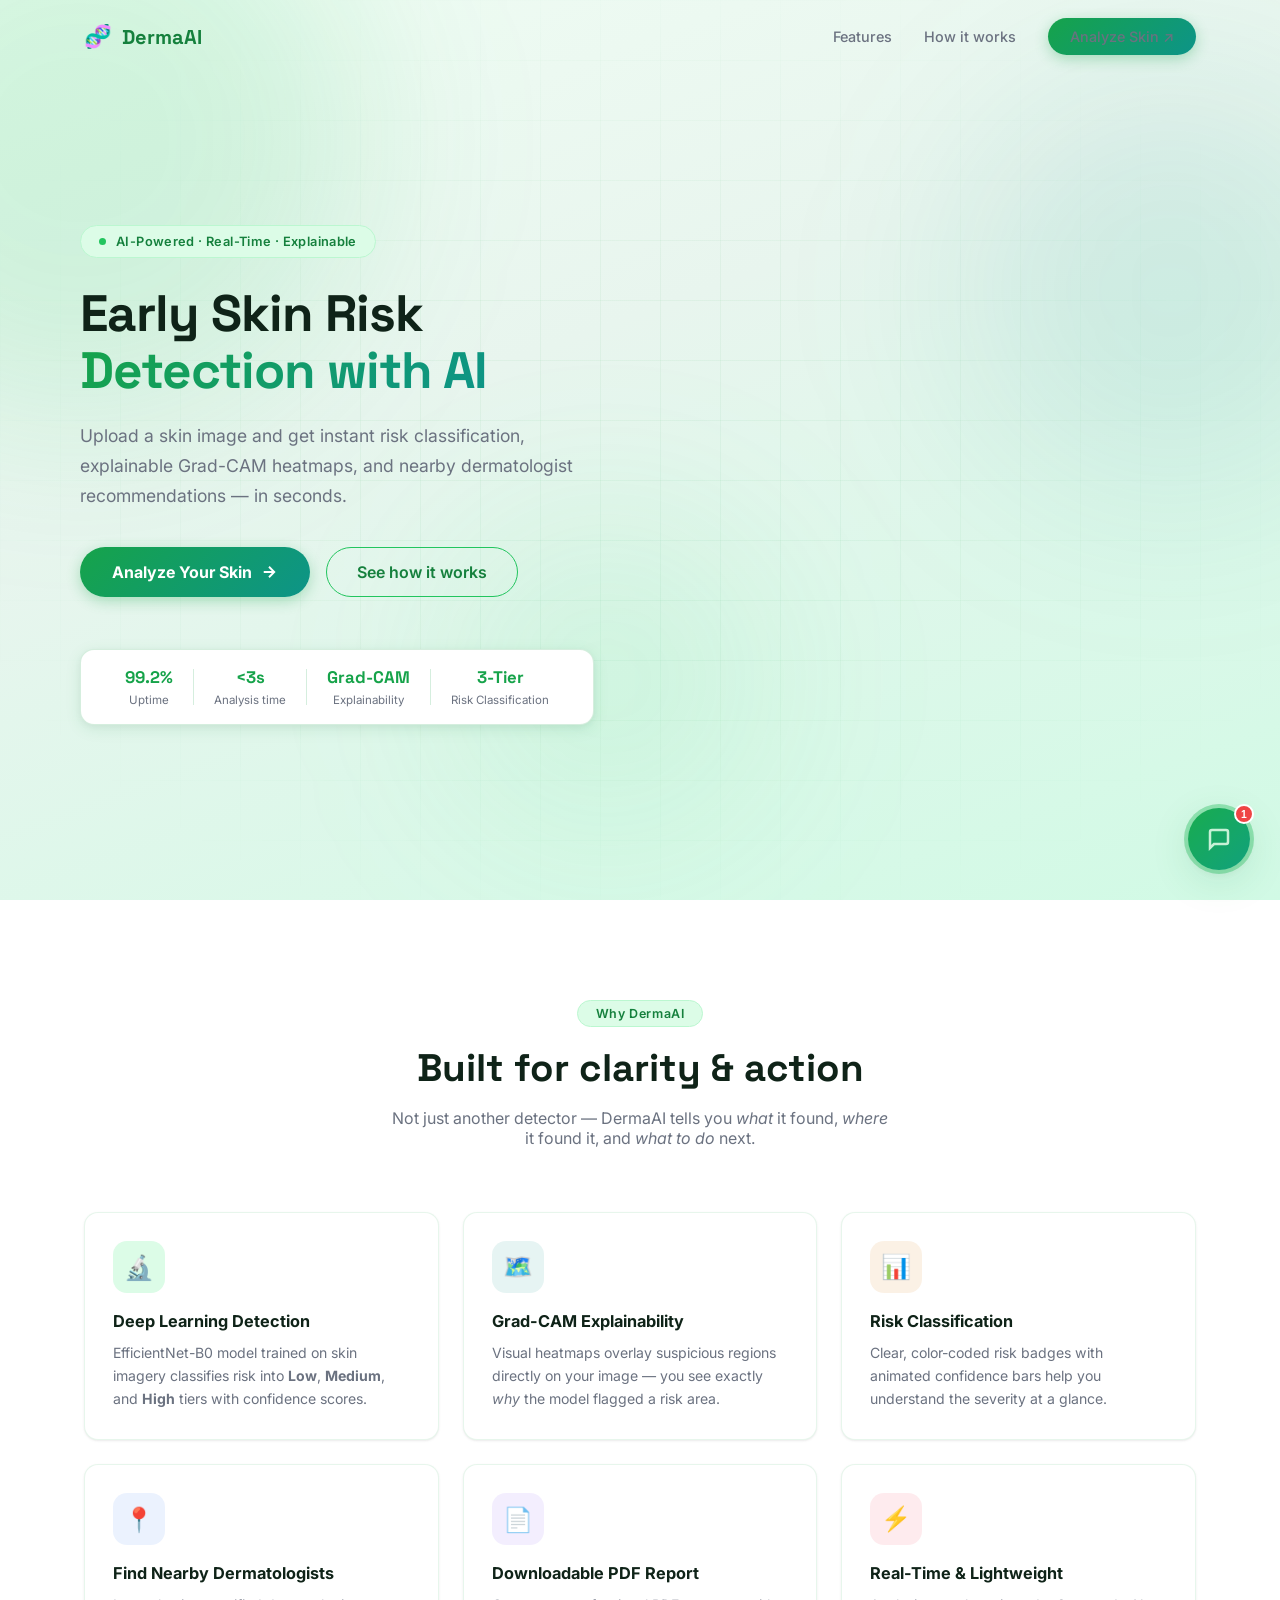
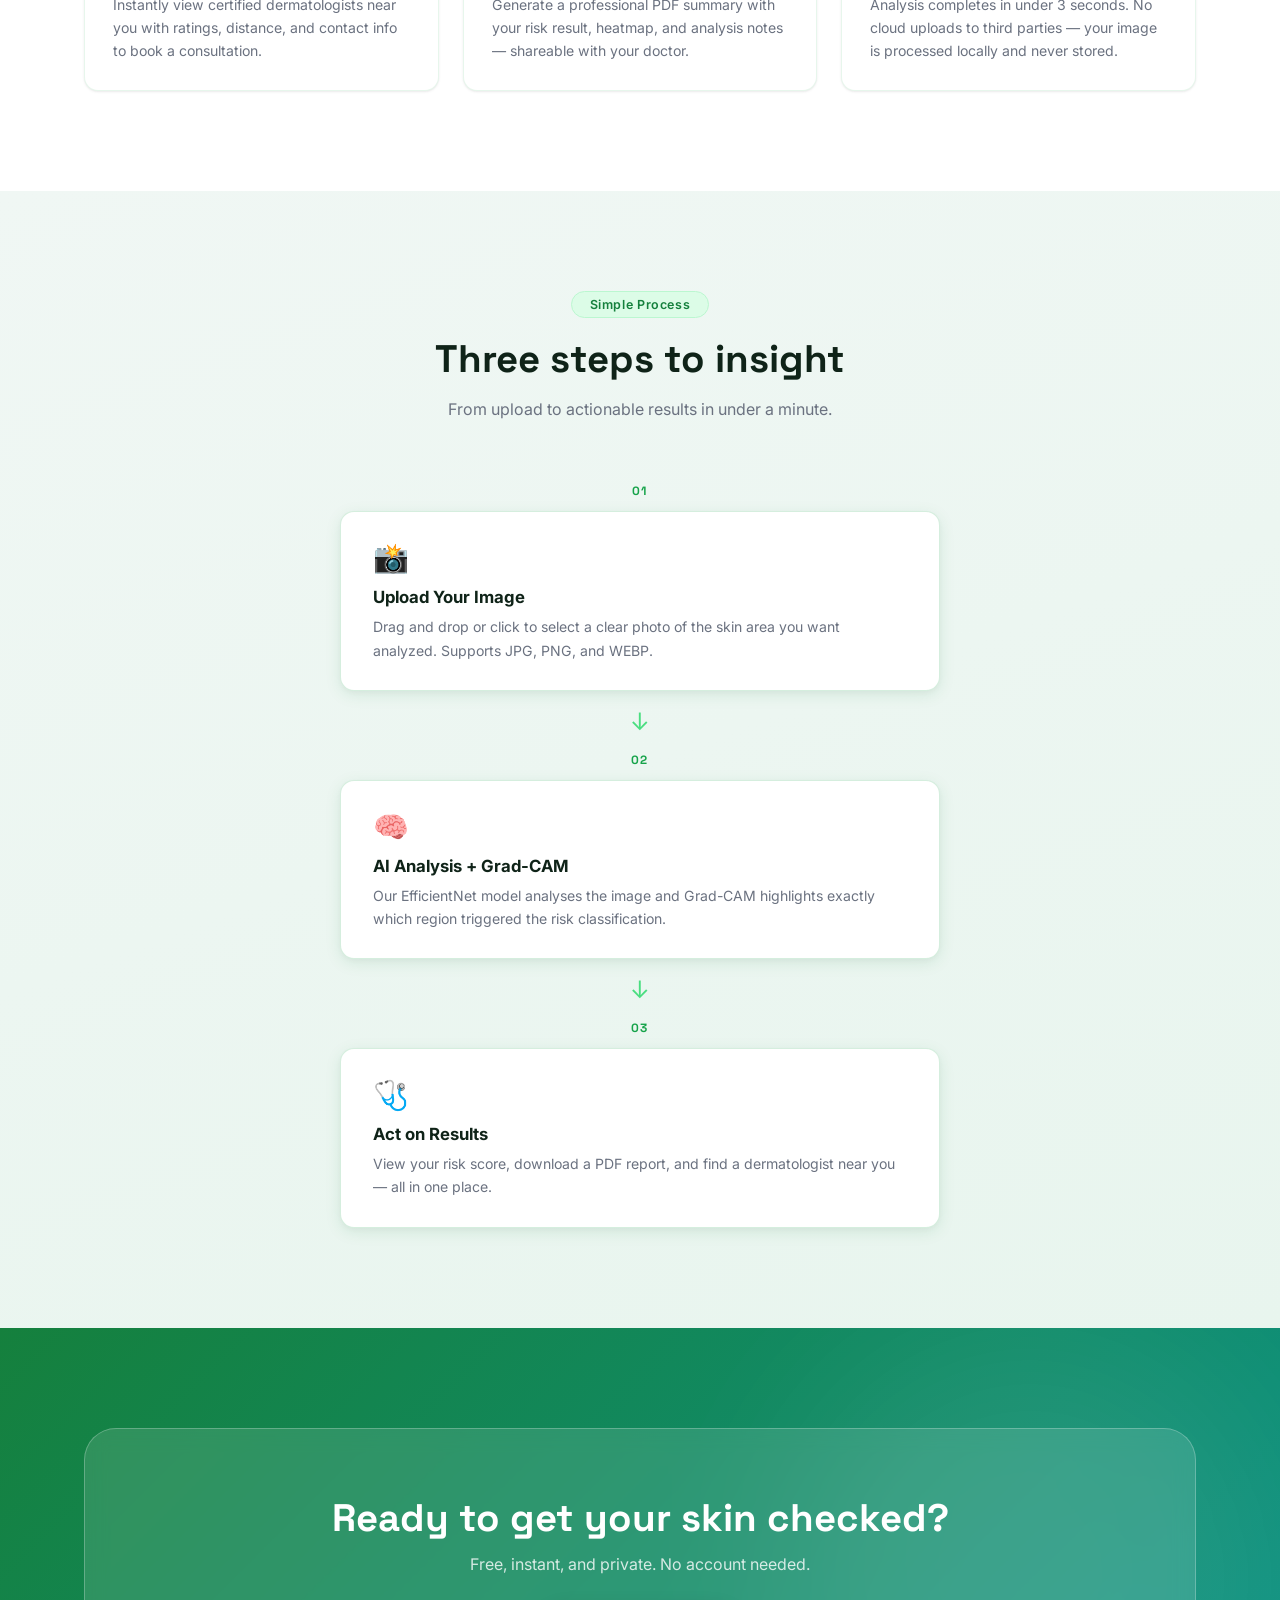
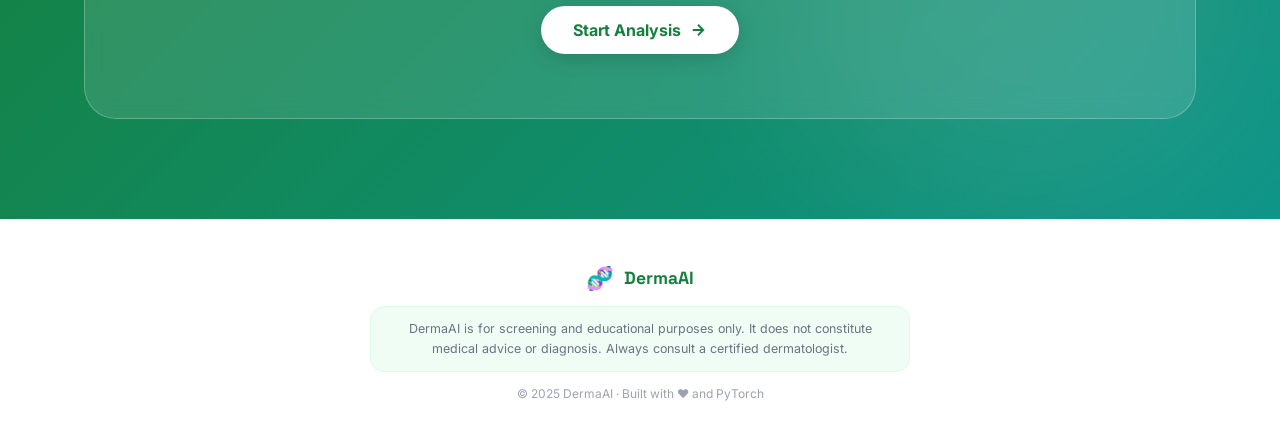
==== commit 604bff29: "feat: polished chatbot UX - pulse animation, status dot, badge, smooth transitions" ====
--- a/frontend/index.html
+++ b/frontend/index.html
@@ -256,9 +256,12 @@
     </button>
     <div class="chat-window shadow-lg glass" id="chat-window">
       <div class="chat-header">
-        <div class="chat-header-title">
-          <span class="logo-icon">🧬</span>
-          DermaAI Assistant
+        <div>
+          <div class="chat-header-title">
+            <span class="status-dot"></span>
+            🧬 DermaAI Assistant
+          </div>
+          <div class="chat-header-sub">AI-powered skin health advisor</div>
         </div>
         <button class="chat-close" id="chat-close">&times;</button>
       </div>
--- a/frontend/css/index.css
+++ b/frontend/css/index.css
@@ -749,8 +749,8 @@
 }
 
 .chat-toggle {
-  width: 60px;
-  height: 60px;
+  width: 62px;
+  height: 62px;
   border-radius: 50%;
   background: linear-gradient(135deg, var(--green-600) 0%, var(--teal) 100%);
   color: white;
@@ -760,31 +760,72 @@
   display: flex;
   align-items: center;
   justify-content: center;
-  transition: transform 0.3s cubic-bezier(0.175, 0.885, 0.32, 1.275);
+  transition: transform 0.3s cubic-bezier(0.175, 0.885, 0.32, 1.275), box-shadow 0.3s;
+  position: relative;
+}
+
+.chat-toggle::before {
+  content: '';
+  position: absolute;
+  inset: -4px;
+  border-radius: 50%;
+  background: rgba(34, 197, 94, 0.25);
+  animation: chat-pulse 2.5s ease-out infinite;
+  pointer-events: none;
+}
+
+@keyframes chat-pulse {
+  0%   { transform: scale(1);   opacity: 0.7; }
+  70%  { transform: scale(1.5); opacity: 0; }
+  100% { transform: scale(1.5); opacity: 0; }
 }
 
 .chat-toggle:hover {
-  transform: scale(1.1);
+  transform: scale(1.1) rotate(-8deg);
+  box-shadow: var(--shadow-lg), 0 0 0 6px rgba(22, 163, 74, 0.2);
+}
+
+/* Unread badge */
+.chat-badge {
+  position: absolute;
+  top: -4px;
+  right: -4px;
+  width: 20px;
+  height: 20px;
+  background: #ef4444;
+  border-radius: 50%;
+  border: 2px solid white;
+  font-size: 0.65rem;
+  font-weight: 700;
+  color: white;
+  display: flex;
+  align-items: center;
+  justify-content: center;
+  animation: badge-pop 0.4s cubic-bezier(0.175, 0.885, 0.32, 1.275);
+}
+
+@keyframes badge-pop {
+  from { transform: scale(0); }
+  to   { transform: scale(1); }
 }
 
 .chat-window {
   position: absolute;
   bottom: 80px;
   right: 0;
-  width: 360px;
-  height: 500px;
-  background: rgba(255, 255, 255, 0.95);
-  border-radius: var(--radius-lg);
+  width: 370px;
+  height: 520px;
+  background: rgba(255, 255, 255, 0.97);
+  border-radius: 20px;
   display: flex;
   flex-direction: column;
   overflow: hidden;
   opacity: 0;
   pointer-events: none;
-  transform: translateY(20px) scale(0.95);
+  transform: translateY(24px) scale(0.93);
   transform-origin: bottom right;
-  transition: all 0.3s cubic-bezier(0.175, 0.885, 0.32, 1.275);
-  box-shadow: var(--shadow-lg);
-  border: 1px solid var(--border);
+  transition: opacity 0.3s ease, transform 0.35s cubic-bezier(0.175, 0.885, 0.32, 1.275);
+  box-shadow: 0 24px 60px rgba(0,0,0,0.18), 0 0 0 1px rgba(0,0,0,0.06);
 }
 
 .chat-window.open {
@@ -800,156 +841,219 @@
   display: flex;
   align-items: center;
   justify-content: space-between;
+  flex-shrink: 0;
 }
 
 .chat-header-title {
   font-weight: 700;
-  font-size: 1.05rem;
+  font-size: 1rem;
   display: flex;
   align-items: center;
   gap: 8px;
 }
 
+.chat-header-title .status-dot {
+  width: 8px;
+  height: 8px;
+  background: #86efac;
+  border-radius: 50%;
+  animation: status-blink 2s ease-in-out infinite;
+  flex-shrink: 0;
+}
+
+@keyframes status-blink {
+  0%, 100% { opacity: 1; }
+  50%       { opacity: 0.4; }
+}
+
+.chat-header-sub {
+  font-size: 0.72rem;
+  opacity: 0.8;
+  margin-top: 1px;
+}
+
 .chat-close {
-  background: transparent;
+  background: rgba(255,255,255,0.15);
   color: white;
   border: none;
-  font-size: 1.5rem;
+  width: 30px;
+  height: 30px;
+  border-radius: 50%;
+  font-size: 1.1rem;
   cursor: pointer;
-  opacity: 0.8;
-  transition: opacity 0.2s;
+  display: flex;
+  align-items: center;
+  justify-content: center;
+  transition: background 0.2s, transform 0.2s;
 }
 
 .chat-close:hover {
-  opacity: 1;
+  background: rgba(255,255,255,0.3);
+  transform: rotate(90deg);
 }
 
 .chat-body {
   flex: 1;
-  padding: 20px;
+  padding: 16px;
   overflow-y: auto;
   display: flex;
   flex-direction: column;
-  gap: 12px;
-  background: var(--bg);
-}
+  gap: 10px;
+  background: #f8fafb;
+  scroll-behavior: smooth;
+}
+
+.chat-body::-webkit-scrollbar { width: 4px; }
+.chat-body::-webkit-scrollbar-track { background: transparent; }
+.chat-body::-webkit-scrollbar-thumb { background: #d1d5db; border-radius: 4px; }
 
 .chat-message {
   display: flex;
   flex-direction: column;
-  max-width: 85%;
-  animation: fade-in-up 0.3s ease forwards;
-}
-
-.chat-message.bot {
-  align-self: flex-start;
-}
-
-.chat-message.user {
-  align-self: flex-end;
-}
+  max-width: 82%;
+  animation: msg-in 0.28s cubic-bezier(0.175, 0.885, 0.32, 1.275) forwards;
+}
+
+@keyframes msg-in {
+  from { opacity: 0; transform: translateY(12px) scale(0.96); }
+  to   { opacity: 1; transform: translateY(0)    scale(1); }
+}
+
+.chat-message.bot  { align-self: flex-start; }
+.chat-message.user { align-self: flex-end; }
 
 .msg-bubble {
-  padding: 12px 16px;
+  padding: 11px 15px;
   border-radius: 18px;
-  font-size: 0.9rem;
-  line-height: 1.5;
+  font-size: 0.875rem;
+  line-height: 1.55;
   color: var(--text);
-  box-shadow: var(--shadow-sm);
+  box-shadow: 0 1px 3px rgba(0,0,0,0.07);
 }
 
 .chat-message.bot .msg-bubble {
   background: white;
-  border-bottom-left-radius: 4px;
-  border: 1px solid var(--border-soft);
+  border-bottom-left-radius: 5px;
+  border: 1px solid #e5e7eb;
 }
 
 .chat-message.user .msg-bubble {
-  background: var(--green-100);
-  border-bottom-right-radius: 4px;
-  border: 1px solid var(--green-200);
-  color: var(--green-900);
+  background: linear-gradient(135deg, var(--green-600), var(--teal));
+  border-bottom-right-radius: 5px;
+  color: white;
+  box-shadow: 0 2px 8px rgba(22,163,74,0.3);
 }
 
 .msg-tag {
-  font-size: 0.65rem;
+  font-size: 0.62rem;
   color: var(--text-muted);
   margin-top: 4px;
-  margin-left: 12px;
+  margin-left: 10px;
+  display: flex;
+  align-items: center;
+  gap: 4px;
+}
+
+.msg-tag::before {
+  content: '⚡';
+  font-size: 0.6rem;
 }
 
 .chat-input-area {
-  padding: 16px;
+  padding: 12px 14px;
   background: white;
-  border-top: 1px solid var(--border-soft);
-  display: flex;
-  gap: 12px;
-  align-items: center;
+  border-top: 1px solid #f0f0f0;
+  display: flex;
+  gap: 10px;
+  align-items: center;
+  flex-shrink: 0;
 }
 
 .chat-input-area input {
   flex: 1;
-  padding: 12px 16px;
+  padding: 11px 16px;
   border-radius: 50px;
-  border: 1px solid var(--border);
-  background: var(--bg);
+  border: 1.5px solid #e5e7eb;
+  background: #f9fafb;
   outline: none;
   font-family: inherit;
-  font-size: 0.9rem;
-  transition: border-color 0.2s;
+  font-size: 0.875rem;
+  transition: border-color 0.2s, box-shadow 0.2s, background 0.2s;
+  color: var(--text);
 }
 
 .chat-input-area input:focus {
   border-color: var(--green-500);
-  box-shadow: 0 0 0 3px rgba(34, 197, 94, 0.1);
+  background: white;
+  box-shadow: 0 0 0 3px rgba(34, 197, 94, 0.12);
 }
 
 .chat-input-area button {
-  width: 44px;
-  height: 44px;
+  width: 42px;
+  height: 42px;
   border-radius: 50%;
   border: none;
-  background: var(--green-600);
+  background: linear-gradient(135deg, var(--green-600), var(--teal));
   color: white;
   cursor: pointer;
   display: flex;
   align-items: center;
   justify-content: center;
-  transition: transform 0.2s, background 0.2s;
+  transition: transform 0.2s, box-shadow 0.2s;
+  box-shadow: 0 2px 8px rgba(22,163,74,0.35);
+  flex-shrink: 0;
 }
 
 .chat-input-area button:hover {
-  background: var(--green-700);
-  transform: scale(1.05);
+  transform: scale(1.1) rotate(-5deg);
+  box-shadow: 0 4px 14px rgba(22,163,74,0.45);
+}
+
+.chat-input-area button:active {
+  transform: scale(0.95);
+}
+
+/* Typing dots */
+.msg-bubble.loading {
+  display: flex;
+  align-items: center;
+  gap: 4px;
+  padding: 14px 18px;
+  min-width: 60px;
 }
 
 .loading .dot {
   display: inline-block;
-  width: 6px;
-  height: 6px;
+  width: 7px;
+  height: 7px;
   border-radius: 50%;
-  background-color: var(--text-muted);
-  margin: 0 2px;
+  background: #9ca3af;
   animation: bounce 1.4s infinite ease-in-out both;
 }
 
 .loading .dot:nth-child(1) { animation-delay: -0.32s; }
 .loading .dot:nth-child(2) { animation-delay: -0.16s; }
+.loading .dot:nth-child(3) { animation-delay: 0s; }
 
 @keyframes bounce {
-  0%, 80%, 100% { transform: scale(0); }
-  40% { transform: scale(1); }
+  0%, 80%, 100% { transform: scale(0.5); opacity: 0.5; }
+  40%           { transform: scale(1);   opacity: 1; }
 }
 
 @keyframes fade-in-up {
   from { opacity: 0; transform: translateY(10px); }
-  to { opacity: 1; transform: translateY(0); }
+  to   { opacity: 1; transform: translateY(0); }
 }
 
 @media (max-width: 600px) {
   .chat-window {
-    width: calc(100vw - 40px);
-    right: -10px;
-    bottom: 70px;
+    width: calc(100vw - 32px);
+    right: -8px;
+    bottom: 74px;
+    height: 70vh;
+  }
+  .chat-widget {
+    bottom: 20px;
+    right: 16px;
   }
 }
